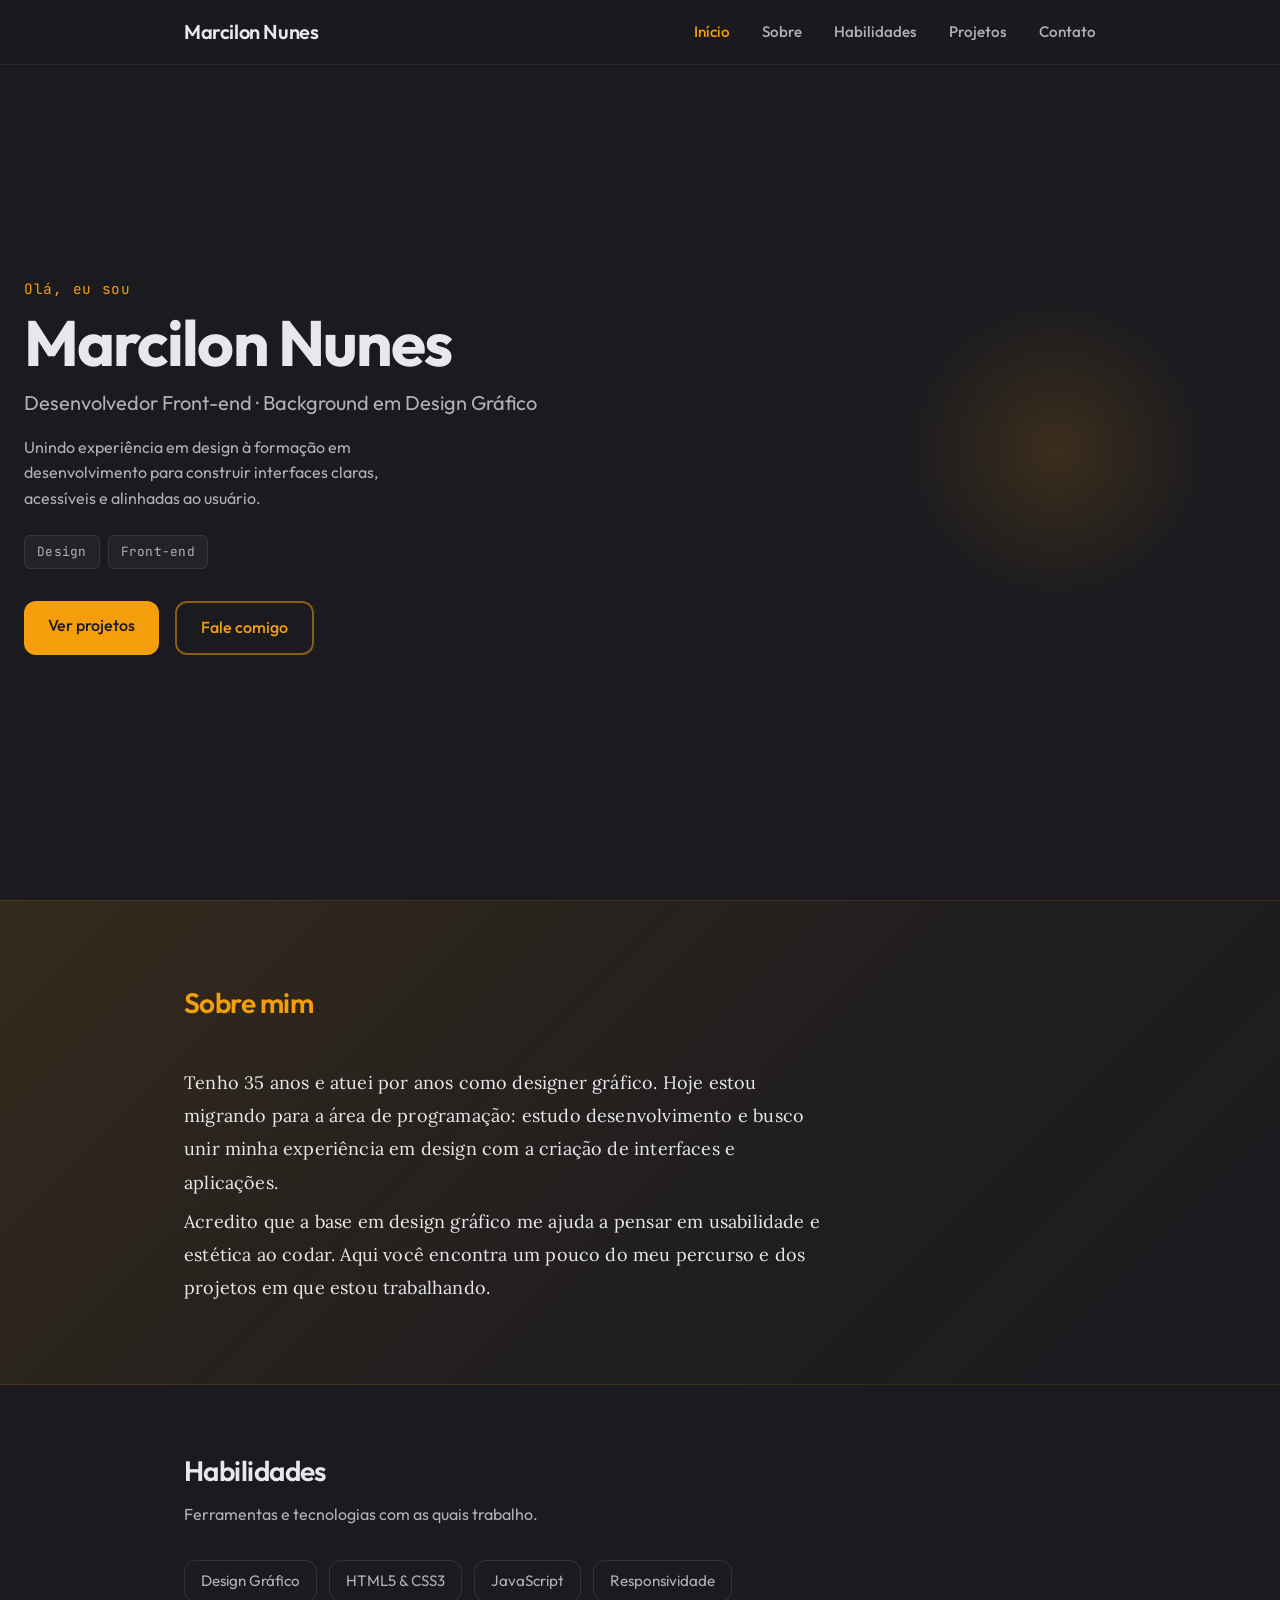
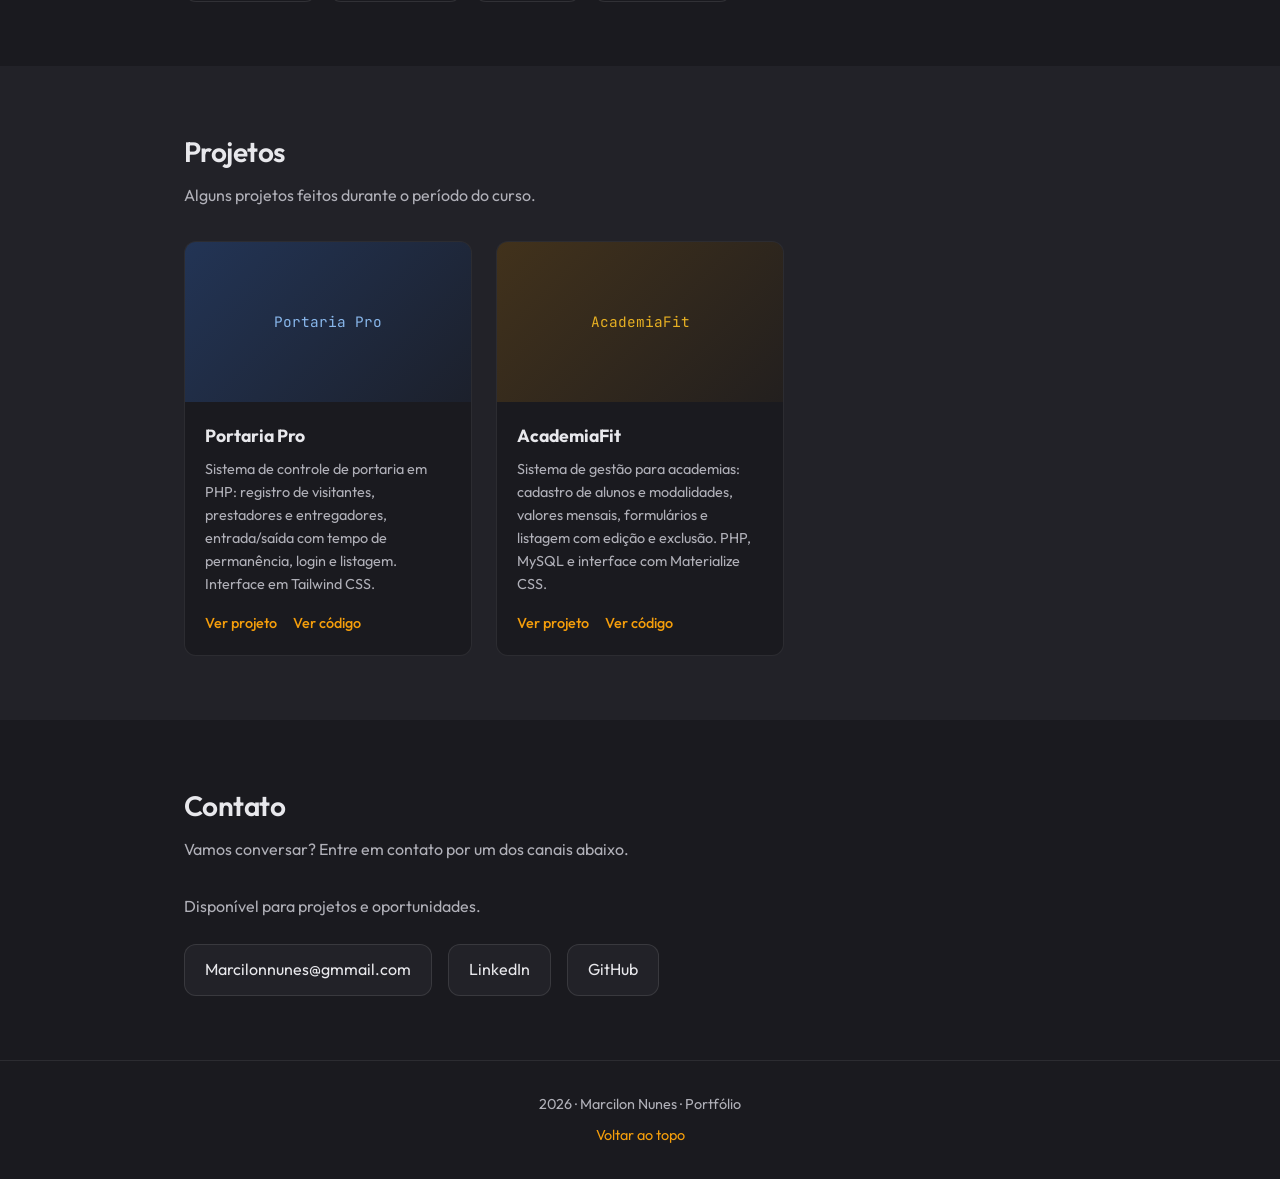
==== index.html @ 56dc04cf "primeiro commit" ====
<!DOCTYPE html>
<html lang="pt-br">
<head>
    <meta charset="UTF-8">
    <meta name="viewport" content="width=device-width, initial-scale=1.0">
    <title>Portfólio · Marcilon Nunes</title>
    <meta name="description" content="Marcilon Nunes — Desenvolvedor Front-end com background em Design Gráfico. Projetos em PHP, JavaScript e interfaces.">
    <meta name="theme-color" content="#1a1a1f">
    <link rel="preconnect" href="https://fonts.googleapis.com">
    <link rel="preconnect" href="https://fonts.gstatic.com" crossorigin>
    <link href="https://fonts.googleapis.com/css2?family=Outfit:wght@300;400;500;600;700&family=JetBrains+Mono:wght@400;500&family=Lora:ital,wght@0,400;0,500;0,600;1,400&display=swap" rel="stylesheet">
    <link rel="stylesheet" href="styles.css">
</head>
<body>
    <header class="header">
        <nav class="nav">
            <a href="#inicio" class="logo">Marcilon Nunes</a>
            <button class="nav-toggle" aria-label="Abrir menu">
                <span></span><span></span><span></span>
            </button>
            <ul class="nav-menu">
                <li><a href="#inicio" class="nav-link">Início</a></li>
                <li><a href="#sobre" class="nav-link">Sobre</a></li>
                <li><a href="#habilidades" class="nav-link">Habilidades</a></li>
                <li><a href="#projetos" class="nav-link">Projetos</a></li>
                <li><a href="#contato" class="nav-link">Contato</a></li>
            </ul>
        </nav>
    </header>

    <main>
        <section id="inicio" class="hero">
            <div class="hero-content">
                <p class="hero-saudacao">Olá, eu sou</p>
                <h1 class="hero-nome">Marcilon Nunes</h1>
                <p class="hero-funcao">Desenvolvedor Front-end · Background em Design Gráfico</p>
                <p class="hero-descricao">Unindo experiência em design à formação em desenvolvimento para construir interfaces claras, acessíveis e alinhadas ao usuário.
                <ul class="hero-destaques" aria-label="Áreas de atuação">
                    <li>Design</li>
                    <li>Front-end</li>
                    
                </ul>
                <div class="hero-botoes">
                    <a href="#projetos" class="btn btn-primario">Ver projetos</a>
                    <a href="#contato" class="btn btn-secundario">Fale comigo</a>
                </div>
            </div>
            <div class="hero-decoration" aria-hidden="true"></div>
        </section>

        <section id="sobre" class="sobre section-anim">
            <div class="container">
                <h2 class="section-titulo">Sobre mim</h2>
                <div class="sobre-conteudo">
                    <div class="sobre-texto">
                        <p>Tenho 35 anos e atuei por anos como designer gráfico. Hoje estou migrando para a área de programação: estudo desenvolvimento e busco unir minha experiência em design com a criação de interfaces e aplicações.</p>
                        <p>Acredito que a base em design gráfico me ajuda a pensar em usabilidade e estética ao codar. Aqui você encontra um pouco do meu percurso e dos projetos em que estou trabalhando.</p>
                    </div>
                </div>
            </div>
        </section>

        <section id="habilidades" class="habilidades section-anim">
            <div class="container">
                <h2 class="section-titulo">Habilidades</h2>
                <p class="section-subtitle">Ferramentas e tecnologias com as quais trabalho.</p>
                <ul class="habilidades-lista">
                    <li>Design Gráfico</li>
                    <li>HTML5 & CSS3</li>
                    <li>JavaScript</li>
                    <li>Responsividade</li>
                    
                </ul>
            </div>
        </section>

        <section id="projetos" class="projetos section-anim">
            <div class="container">
                <h2 class="section-titulo">Projetos</h2>
                <p class="section-subtitle">Alguns projetos feitos durante o período do curso.</p>
                <div class="projetos-grid">
                    <article class="card-projeto">
                        <div class="card-imagem card-imagem-portaria">Portaria Pro</div>
                        <div class="card-conteudo">
                            <h3>Portaria Pro</h3>
                            <p>Sistema de controle de portaria em PHP: registro de visitantes, prestadores e entregadores, entrada/saída com tempo de permanência, login e listagem. Interface em Tailwind CSS.</p>
                            <div class="card-links">
                                <a href="../portaria/" target="_blank" rel="noopener">Ver projeto</a>
                                <a href="#" target="_blank" rel="noopener" title="Repositório em breve">Ver código</a>
                            </div>
                        </div>
                    </article>
                    <article class="card-projeto">
                        <div class="card-imagem card-imagem-crud">AcademiaFit</div>
                        <div class="card-conteudo">
                            <h3>AcademiaFit</h3>
                            <p>Sistema de gestão para academias: cadastro de alunos e modalidades, valores mensais, formulários e listagem com edição e exclusão. PHP, MySQL e interface com Materialize CSS.</p>
                            <div class="card-links">
                                <a href="../crud_academia/" target="_blank" rel="noopener">Ver projeto</a>
                                <a href="#" target="_blank" rel="noopener" title="Repositório em breve">Ver código</a>
                            </div>
                        </div>
                    </article>
                </div>
            </div>
        </section>

        <section id="contato" class="contato section-anim">
            <div class="container">
                <h2 class="section-titulo">Contato</h2>
                <p class="section-subtitle">Vamos conversar? Entre em contato por um dos canais abaixo.</p>
                <p class="contato-texto">Disponível para projetos e oportunidades.</p>
                <div class="contato-links">
                    <a href="mailto:seu@email.com" class="contato-item">Marcilonnunes@gmmail.com</a>
                    <a href="https://linkedin.com/in/seu-usuario" target="_blank" rel="noopener" class="contato-item">LinkedIn</a>
                    <a href="https://github.com/seu-usuario" target="_blank" rel="noopener" class="contato-item">GitHub</a>
                </div>
            </div>
        </section>
    </main>

    <a href="#inicio" class="back-to-top" aria-label="Voltar ao topo" title="Voltar ao topo">↑</a>

    <footer class="footer">
        <p><span id="ano"></span> · Marcilon Nunes · Portfólio</p>
        <p><a href="#inicio" class="footer-link">Voltar ao topo</a></p>
    </footer>

    <script src="script.js"></script>
</body>
</html>
---- styles.css ----
/* ===== Variáveis ===== */
:root {
    --cor-fundo: #1a1a1f;
    --cor-fundo-suave: #222228;
    --cor-texto: #e8e8ec;
    --cor-texto-suave: #b0b0b8;
    --cor-destaque: #f59e0b;
    --cor-destaque-hover: #fbbf24;
    --cor-laranja-sobre: rgba(245, 158, 11, 0.12);
    --fonte: 'Outfit', sans-serif;
    --fonte-mono: 'JetBrains Mono', monospace;
    --fonte-sobre: 'Lora', serif;
    --raio: 12px;
    --sombra: 0 4px 24px rgba(0, 0, 0, 0.25);
}

/* ===== Base ===== */
*, *::before, *::after { margin: 0; padding: 0; box-sizing: border-box; }
html { scroll-behavior: smooth; }
body {
    font-family: var(--fonte);
    background: var(--cor-fundo);
    color: var(--cor-texto);
    line-height: 1.6;
    overflow-x: hidden;
}
.container { max-width: 960px; margin: 0 auto; padding: 0 1.5rem; }

/* ===== Header ===== */
.header {
    position: fixed;
    top: 0; left: 0; right: 0;
    z-index: 100;
    background: rgba(26, 26, 31, 0.92);
    backdrop-filter: blur(12px);
    border-bottom: 1px solid rgba(255, 255, 255, 0.07);
}
.nav {
    max-width: 960px;
    margin: 0 auto;
    padding: 1rem 1.5rem;
    display: flex;
    justify-content: space-between;
    align-items: center;
}
.logo {
    font-weight: 600;
    font-size: 1.25rem;
    color: var(--cor-texto);
    text-decoration: none;
    letter-spacing: -0.02em;
}
.logo:hover { color: var(--cor-destaque); }

.nav-menu { display: flex; list-style: none; gap: 2rem; }
.nav-menu a {
    color: var(--cor-texto-suave);
    text-decoration: none;
    font-weight: 500;
    font-size: 0.95rem;
    transition: color 0.2s;
}
.nav-menu a:hover,
.nav-menu a.ativo { color: var(--cor-destaque); }

.nav-menu a:focus-visible,
.logo:focus-visible,
.btn:focus-visible,
.contato-item:focus-visible,
.card-links a:focus-visible {
    outline: 2px solid var(--cor-destaque);
    outline-offset: 3px;
}

.nav-toggle {
    display: none;
    flex-direction: column;
    gap: 5px;
    background: none;
    border: none;
    cursor: pointer;
    padding: 4px;
}
.nav-toggle span {
    width: 24px;
    height: 2px;
    background: var(--cor-texto);
    border-radius: 2px;
}

/* ===== Hero ===== */
.hero {
    min-height: 100vh;
    display: flex;
    align-items: center;
    padding: 6rem 1.5rem 4rem;
    position: relative;
}
.hero-content { max-width: 560px; }
.hero-saudacao {
    font-family: var(--fonte-mono);
    font-size: 0.9rem;
    color: var(--cor-destaque);
    margin-bottom: 0.5rem;
    letter-spacing: 0.05em;
}
.hero-nome {
    font-size: clamp(2.5rem, 6vw, 4rem);
    font-weight: 700;
    letter-spacing: -0.03em;
    line-height: 1.1;
    margin-bottom: 0.5rem;
}
.hero-funcao { font-size: 1.25rem; color: var(--cor-texto-suave); margin-bottom: 1rem; }
.hero-descricao { color: var(--cor-texto-suave); margin-bottom: 1.5rem; max-width: 420px; }

.hero-destaques {
    display: flex;
    flex-wrap: wrap;
    gap: 0.5rem;
    list-style: none;
    margin-bottom: 2rem;
}
.hero-destaques li {
    font-family: var(--fonte-mono);
    font-size: 0.8rem;
    color: var(--cor-texto-suave);
    padding: 0.35rem 0.75rem;
    background: rgba(255, 255, 255, 0.04);
    border: 1px solid rgba(255, 255, 255, 0.08);
    border-radius: 6px;
    letter-spacing: 0.02em;
}
.hero-destaques li:hover {
    border-color: rgba(245, 158, 11, 0.3);
    color: var(--cor-destaque);
}

.hero-botoes { display: flex; gap: 1rem; flex-wrap: wrap; }
.btn {
    display: inline-block;
    padding: 0.75rem 1.5rem;
    border-radius: var(--raio);
    font-weight: 500;
    text-decoration: none;
    transition: transform 0.2s, box-shadow 0.2s;
}
.btn-primario { background: var(--cor-destaque); color: var(--cor-fundo); }
.btn-primario:hover {
    background: var(--cor-destaque-hover);
    transform: translateY(-2px);
    box-shadow: var(--sombra);
}
.btn-secundario { border: 2px solid rgba(245, 158, 11, 0.5); color: var(--cor-destaque); }
.btn-secundario:hover {
    border-color: var(--cor-destaque);
    background: rgba(245, 158, 11, 0.1);
}

.hero-decoration {
    position: absolute;
    right: 5%;
    top: 50%;
    transform: translateY(-50%);
    width: 320px;
    height: 320px;
    border-radius: 50%;
    background: radial-gradient(circle, rgba(245, 158, 11, 0.15) 0%, transparent 70%);
    pointer-events: none;
}
@media (max-width: 768px) {
    .hero-decoration { width: 200px; height: 200px; right: -20%; }
}

/* ===== Seções ===== */
section { padding: 4rem 0; }
.section-titulo {
    font-size: 1.75rem;
    font-weight: 600;
    margin-bottom: 0.5rem;
    letter-spacing: -0.02em;
}
.section-subtitle {
    color: var(--cor-texto-suave);
    font-size: 1rem;
    margin-bottom: 2rem;
}
.section-anim { opacity: 1; transform: translateY(0); }

/* ===== Sobre ===== */
.sobre {
    background: linear-gradient(135deg, var(--cor-laranja-sobre) 0%, rgba(245, 158, 11, 0.04) 50%, transparent 100%);
    border-top: 1px solid rgba(245, 158, 11, 0.15);
    border-bottom: 1px solid rgba(245, 158, 11, 0.1);
    padding: 5rem 0;
}
.sobre .section-titulo { font-family: var(--fonte); color: var(--cor-destaque); margin-bottom: 2.5rem; }
.sobre-conteudo { max-width: 640px; }
.sobre-texto {
    font-family: var(--fonte-sobre);
    font-size: 1.125rem;
    line-height: 1.85;
    letter-spacing: 0.01em;
    text-align: left;
}
.sobre-texto p { color: var(--cor-texto); margin-bottom: 0.35rem; }
.sobre-texto p:last-child { margin-bottom: 0; }

/* ===== Habilidades ===== */
.habilidades-lista {
    display: flex;
    flex-wrap: wrap;
    gap: 0.75rem;
    list-style: none;
}
.habilidades-lista li {
    padding: 0.5rem 1rem;
    background: var(--cor-fundo);
    border: 1px solid rgba(255, 255, 255, 0.1);
    border-radius: var(--raio);
    font-size: 0.95rem;
    color: var(--cor-texto-suave);
    transition: border-color 0.2s, color 0.2s;
}
.habilidades-lista li:hover { border-color: var(--cor-destaque); color: var(--cor-destaque); }

/* ===== Projetos ===== */
.projetos { background: var(--cor-fundo-suave); }
.projetos-grid {
    display: grid;
    grid-template-columns: repeat(auto-fill, minmax(280px, 1fr));
    gap: 1.5rem;
}
.card-projeto {
    background: var(--cor-fundo);
    border: 1px solid rgba(255, 255, 255, 0.08);
    border-radius: var(--raio);
    overflow: hidden;
    transition: transform 0.2s, box-shadow 0.2s;
}
.card-projeto:hover {
    transform: translateY(-4px);
    box-shadow: var(--sombra);
    border-color: rgba(245, 158, 11, 0.2);
}
.card-imagem {
    height: 160px;
    background: linear-gradient(135deg, rgba(245, 158, 11, 0.2), rgba(245, 158, 11, 0.05));
    display: flex;
    align-items: center;
    justify-content: center;
    font-family: var(--fonte-mono);
    font-size: 0.9rem;
    color: var(--cor-texto-suave);
}
.card-imagem-portaria {
    background: linear-gradient(135deg, rgba(59, 130, 246, 0.25), rgba(59, 130, 246, 0.06));
    color: rgba(147, 197, 253, 0.9);
}
.card-imagem-crud {
    background: linear-gradient(135deg, rgba(245, 158, 11, 0.18), rgba(245, 158, 11, 0.04));
    color: rgba(251, 191, 36, 0.9);
}
.card-conteudo { padding: 1.25rem; }
.card-conteudo h3 { font-size: 1.1rem; margin-bottom: 0.5rem; }
.card-conteudo p { font-size: 0.9rem; color: var(--cor-texto-suave); margin-bottom: 1rem; }
.card-links { display: flex; gap: 1rem; }
.card-links a { color: var(--cor-destaque); text-decoration: none; font-size: 0.9rem; font-weight: 500; }
.card-links a:hover { text-decoration: underline; }

/* ===== Contato ===== */
.contato-texto { color: var(--cor-texto-suave); margin-bottom: 1.5rem; }
.contato-links { display: flex; flex-wrap: wrap; gap: 1rem; }
.contato-item {
    padding: 0.75rem 1.25rem;
    background: var(--cor-fundo-suave);
    border: 1px solid rgba(255, 255, 255, 0.1);
    border-radius: var(--raio);
    color: var(--cor-texto);
    text-decoration: none;
    transition: border-color 0.2s, color 0.2s;
}
.contato-item:hover { border-color: var(--cor-destaque); color: var(--cor-destaque); }

/* ===== Voltar ao topo ===== */
.back-to-top {
    position: fixed;
    bottom: 1.5rem;
    right: 1.5rem;
    width: 2.5rem;
    height: 2.5rem;
    background: var(--cor-destaque);
    color: var(--cor-fundo);
    border-radius: 50%;
    display: flex;
    align-items: center;
    justify-content: center;
    text-decoration: none;
    font-size: 1.2rem;
    font-weight: 700;
    box-shadow: var(--sombra);
    opacity: 0;
    visibility: hidden;
    transition: opacity 0.3s, visibility 0.3s, transform 0.2s;
    z-index: 50;
}
.back-to-top.visivel { opacity: 1; visibility: visible; }
.back-to-top:hover {
    transform: translateY(-3px);
    background: var(--cor-destaque-hover);
}

/* ===== Footer ===== */
.footer {
    padding: 2rem 1.5rem;
    text-align: center;
    border-top: 1px solid rgba(255, 255, 255, 0.08);
    color: var(--cor-texto-suave);
    font-size: 0.9rem;
}
.footer p + p { margin-top: 0.5rem; }
.footer-link { color: var(--cor-destaque); text-decoration: none; }
.footer-link:hover { text-decoration: underline; }

/* ===== Mobile ===== */
@media (max-width: 768px) {
    .nav-toggle { display: flex; }
    .nav-menu {
        position: fixed;
        top: 57px; left: 0; right: 0;
        background: var(--cor-fundo);
        flex-direction: column;
        padding: 1.5rem;
        gap: 0.5rem;
        border-bottom: 1px solid rgba(255, 255, 255, 0.08);
        transform: translateY(-100%);
        opacity: 0;
        pointer-events: none;
        transition: transform 0.3s, opacity 0.3s;
    }
    .nav-menu.ativo {
        transform: translateY(0);
        opacity: 1;
        pointer-events: auto;
    }
    .nav-menu li a { display: block; padding: 0.75rem 0; }
}
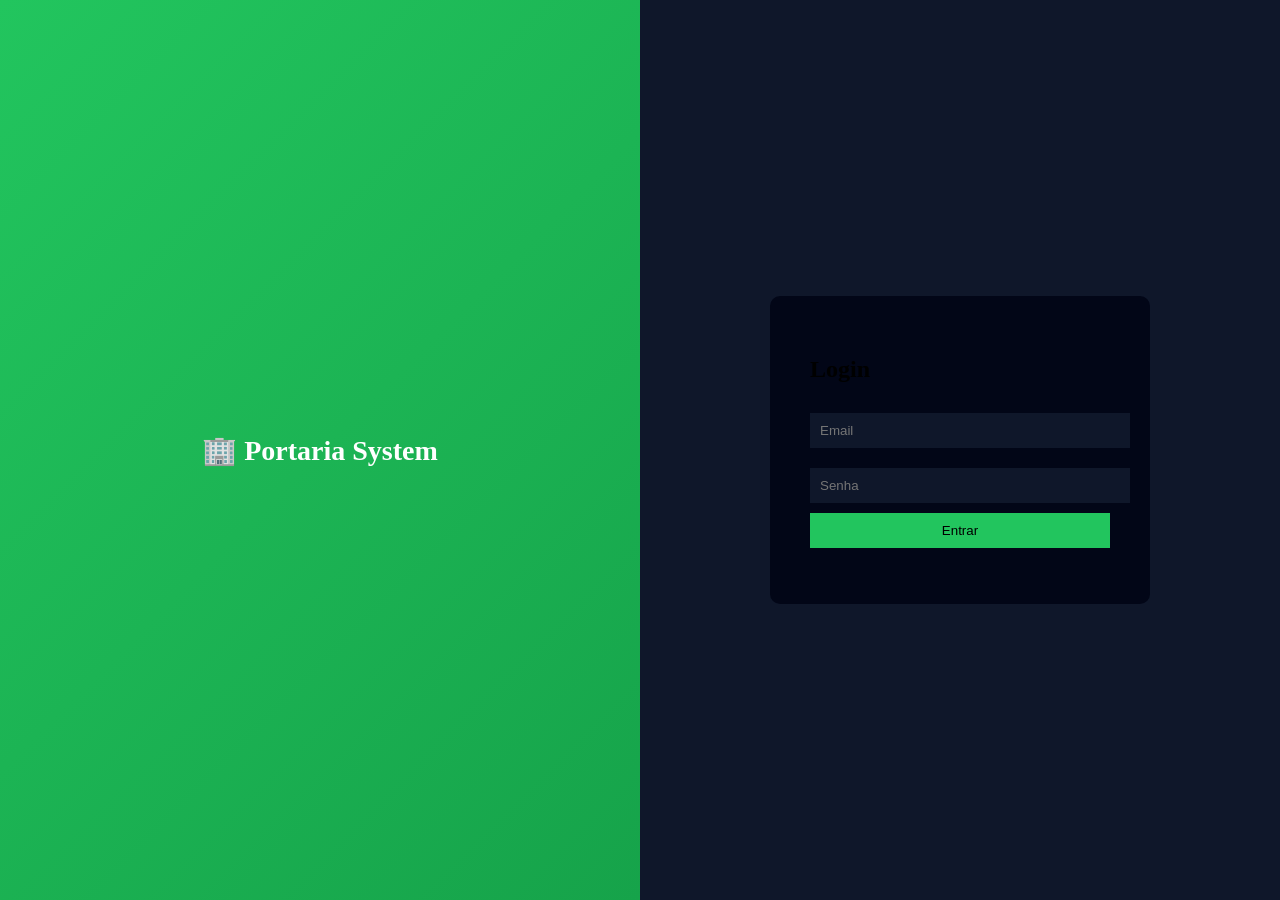
==== commit 0b5afcdf: "Add files via upload" ====
--- a/index.html
+++ b/index.html
@@ -1,131 +1,94 @@
-<!DOCTYPE html>
-<html lang="pt-br">
-<head>
-    <meta charset="UTF-8">
-    <meta name="viewport" content="width=device-width, initial-scale=1.0">
-    <title>Portfólio · Marcilon Nunes</title>
-    <meta name="description" content="Marcilon Nunes — Desenvolvedor Front-end com background em Design Gráfico. Projetos em PHP, JavaScript e interfaces.">
-    <meta name="theme-color" content="#1a1a1f">
-    <link rel="preconnect" href="https://fonts.googleapis.com">
-    <link rel="preconnect" href="https://fonts.gstatic.com" crossorigin>
-    <link href="https://fonts.googleapis.com/css2?family=Outfit:wght@300;400;500;600;700&family=JetBrains+Mono:wght@400;500&family=Lora:ital,wght@0,400;0,500;0,600;1,400&display=swap" rel="stylesheet">
-    <link rel="stylesheet" href="styles.css">
-</head>
-<body>
-    <header class="header">
-        <nav class="nav">
-            <a href="#inicio" class="logo">Marcilon Nunes</a>
-            <button class="nav-toggle" aria-label="Abrir menu">
-                <span></span><span></span><span></span>
-            </button>
-            <ul class="nav-menu">
-                <li><a href="#inicio" class="nav-link">Início</a></li>
-                <li><a href="#sobre" class="nav-link">Sobre</a></li>
-                <li><a href="#habilidades" class="nav-link">Habilidades</a></li>
-                <li><a href="#projetos" class="nav-link">Projetos</a></li>
-                <li><a href="#contato" class="nav-link">Contato</a></li>
-            </ul>
-        </nav>
-    </header>
-
-    <main>
-        <section id="inicio" class="hero">
-            <div class="hero-content">
-                <p class="hero-saudacao">Olá, eu sou</p>
-                <h1 class="hero-nome">Marcilon Nunes</h1>
-                <p class="hero-funcao">Desenvolvedor Front-end · Background em Design Gráfico</p>
-                <p class="hero-descricao">Unindo experiência em design à formação em desenvolvimento para construir interfaces claras, acessíveis e alinhadas ao usuário.
-                <ul class="hero-destaques" aria-label="Áreas de atuação">
-                    <li>Design</li>
-                    <li>Front-end</li>
-                    
-                </ul>
-                <div class="hero-botoes">
-                    <a href="#projetos" class="btn btn-primario">Ver projetos</a>
-                    <a href="#contato" class="btn btn-secundario">Fale comigo</a>
-                </div>
-            </div>
-            <div class="hero-decoration" aria-hidden="true"></div>
-        </section>
-
-        <section id="sobre" class="sobre section-anim">
-            <div class="container">
-                <h2 class="section-titulo">Sobre mim</h2>
-                <div class="sobre-conteudo">
-                    <div class="sobre-texto">
-                        <p>Tenho 35 anos e atuei por anos como designer gráfico. Hoje estou migrando para a área de programação: estudo desenvolvimento e busco unir minha experiência em design com a criação de interfaces e aplicações.</p>
-                        <p>Acredito que a base em design gráfico me ajuda a pensar em usabilidade e estética ao codar. Aqui você encontra um pouco do meu percurso e dos projetos em que estou trabalhando.</p>
-                    </div>
-                </div>
-            </div>
-        </section>
-
-        <section id="habilidades" class="habilidades section-anim">
-            <div class="container">
-                <h2 class="section-titulo">Habilidades</h2>
-                <p class="section-subtitle">Ferramentas e tecnologias com as quais trabalho.</p>
-                <ul class="habilidades-lista">
-                    <li>Design Gráfico</li>
-                    <li>HTML5 & CSS3</li>
-                    <li>JavaScript</li>
-                    <li>Responsividade</li>
-                    
-                </ul>
-            </div>
-        </section>
-
-        <section id="projetos" class="projetos section-anim">
-            <div class="container">
-                <h2 class="section-titulo">Projetos</h2>
-                <p class="section-subtitle">Alguns projetos feitos durante o período do curso.</p>
-                <div class="projetos-grid">
-                    <article class="card-projeto">
-                        <div class="card-imagem card-imagem-portaria">Portaria Pro</div>
-                        <div class="card-conteudo">
-                            <h3>Portaria Pro</h3>
-                            <p>Sistema de controle de portaria em PHP: registro de visitantes, prestadores e entregadores, entrada/saída com tempo de permanência, login e listagem. Interface em Tailwind CSS.</p>
-                            <div class="card-links">
-                                <a href="../portaria/" target="_blank" rel="noopener">Ver projeto</a>
-                                <a href="#" target="_blank" rel="noopener" title="Repositório em breve">Ver código</a>
-                            </div>
-                        </div>
-                    </article>
-                    <article class="card-projeto">
-                        <div class="card-imagem card-imagem-crud">AcademiaFit</div>
-                        <div class="card-conteudo">
-                            <h3>AcademiaFit</h3>
-                            <p>Sistema de gestão para academias: cadastro de alunos e modalidades, valores mensais, formulários e listagem com edição e exclusão. PHP, MySQL e interface com Materialize CSS.</p>
-                            <div class="card-links">
-                                <a href="../crud_academia/" target="_blank" rel="noopener">Ver projeto</a>
-                                <a href="#" target="_blank" rel="noopener" title="Repositório em breve">Ver código</a>
-                            </div>
-                        </div>
-                    </article>
-                </div>
-            </div>
-        </section>
-
-        <section id="contato" class="contato section-anim">
-            <div class="container">
-                <h2 class="section-titulo">Contato</h2>
-                <p class="section-subtitle">Vamos conversar? Entre em contato por um dos canais abaixo.</p>
-                <p class="contato-texto">Disponível para projetos e oportunidades.</p>
-                <div class="contato-links">
-                    <a href="mailto:seu@email.com" class="contato-item">Marcilonnunes@gmmail.com</a>
-                    <a href="https://linkedin.com/in/seu-usuario" target="_blank" rel="noopener" class="contato-item">LinkedIn</a>
-                    <a href="https://github.com/seu-usuario" target="_blank" rel="noopener" class="contato-item">GitHub</a>
-                </div>
-            </div>
-        </section>
-    </main>
-
-    <a href="#inicio" class="back-to-top" aria-label="Voltar ao topo" title="Voltar ao topo">↑</a>
-
-    <footer class="footer">
-        <p><span id="ano"></span> · Marcilon Nunes · Portfólio</p>
-        <p><a href="#inicio" class="footer-link">Voltar ao topo</a></p>
-    </footer>
-
-    <script src="script.js"></script>
-</body>
-</html>
+<!DOCTYPE html>
+<html lang="pt-BR">
+<head>
+<meta charset="UTF-8">
+<title>Portaria - Login</title>
+
+<style>
+body {
+    margin:0;
+    height:100vh;
+    display:flex;
+    font-family:'Segoe UI';
+}
+
+.left {
+    flex:1;
+    background: linear-gradient(135deg,#22c55e,#16a34a);
+    display:flex;
+    justify-content:center;
+    align-items:center;
+    color:white;
+    font-size:28px;
+    font-weight:bold;
+}
+
+.right {
+    flex:1;
+    background:#0f172a;
+    display:flex;
+    justify-content:center;
+    align-items:center;
+}
+
+.card {
+    background:#020617;
+    padding:40px;
+    border-radius:10px;
+    width:300px;
+}
+
+input {
+    width:100%;
+    padding:10px;
+    margin:10px 0;
+    background:#0f172a;
+    border:none;
+    color:white;
+}
+
+button {
+    width:100%;
+    padding:10px;
+    background:#22c55e;
+    border:none;
+    cursor:pointer;
+}
+</style>
+</head>
+
+<body>
+
+<div class="left">🏢 Portaria System</div>
+
+<div class="right">
+
+<div class="card">
+
+<h2>Login</h2>
+
+<input id="email" placeholder="Email">
+<input id="senha" type="password" placeholder="Senha">
+
+<button onclick="login()">Entrar</button>
+
+<p id="erro" style="color:red;"></p>
+
+</div>
+
+</div>
+
+<script>
+function login(){
+    if(document.getElementById("email").value === "admin" &&
+       document.getElementById("senha").value === "123"){
+        localStorage.setItem("logado", "true");
+        window.location.href = "dashboard.html";
+    } else {
+        document.getElementById("erro").innerText = "Login inválido";
+    }
+}
+</script>
+
+</body>
+</html>
